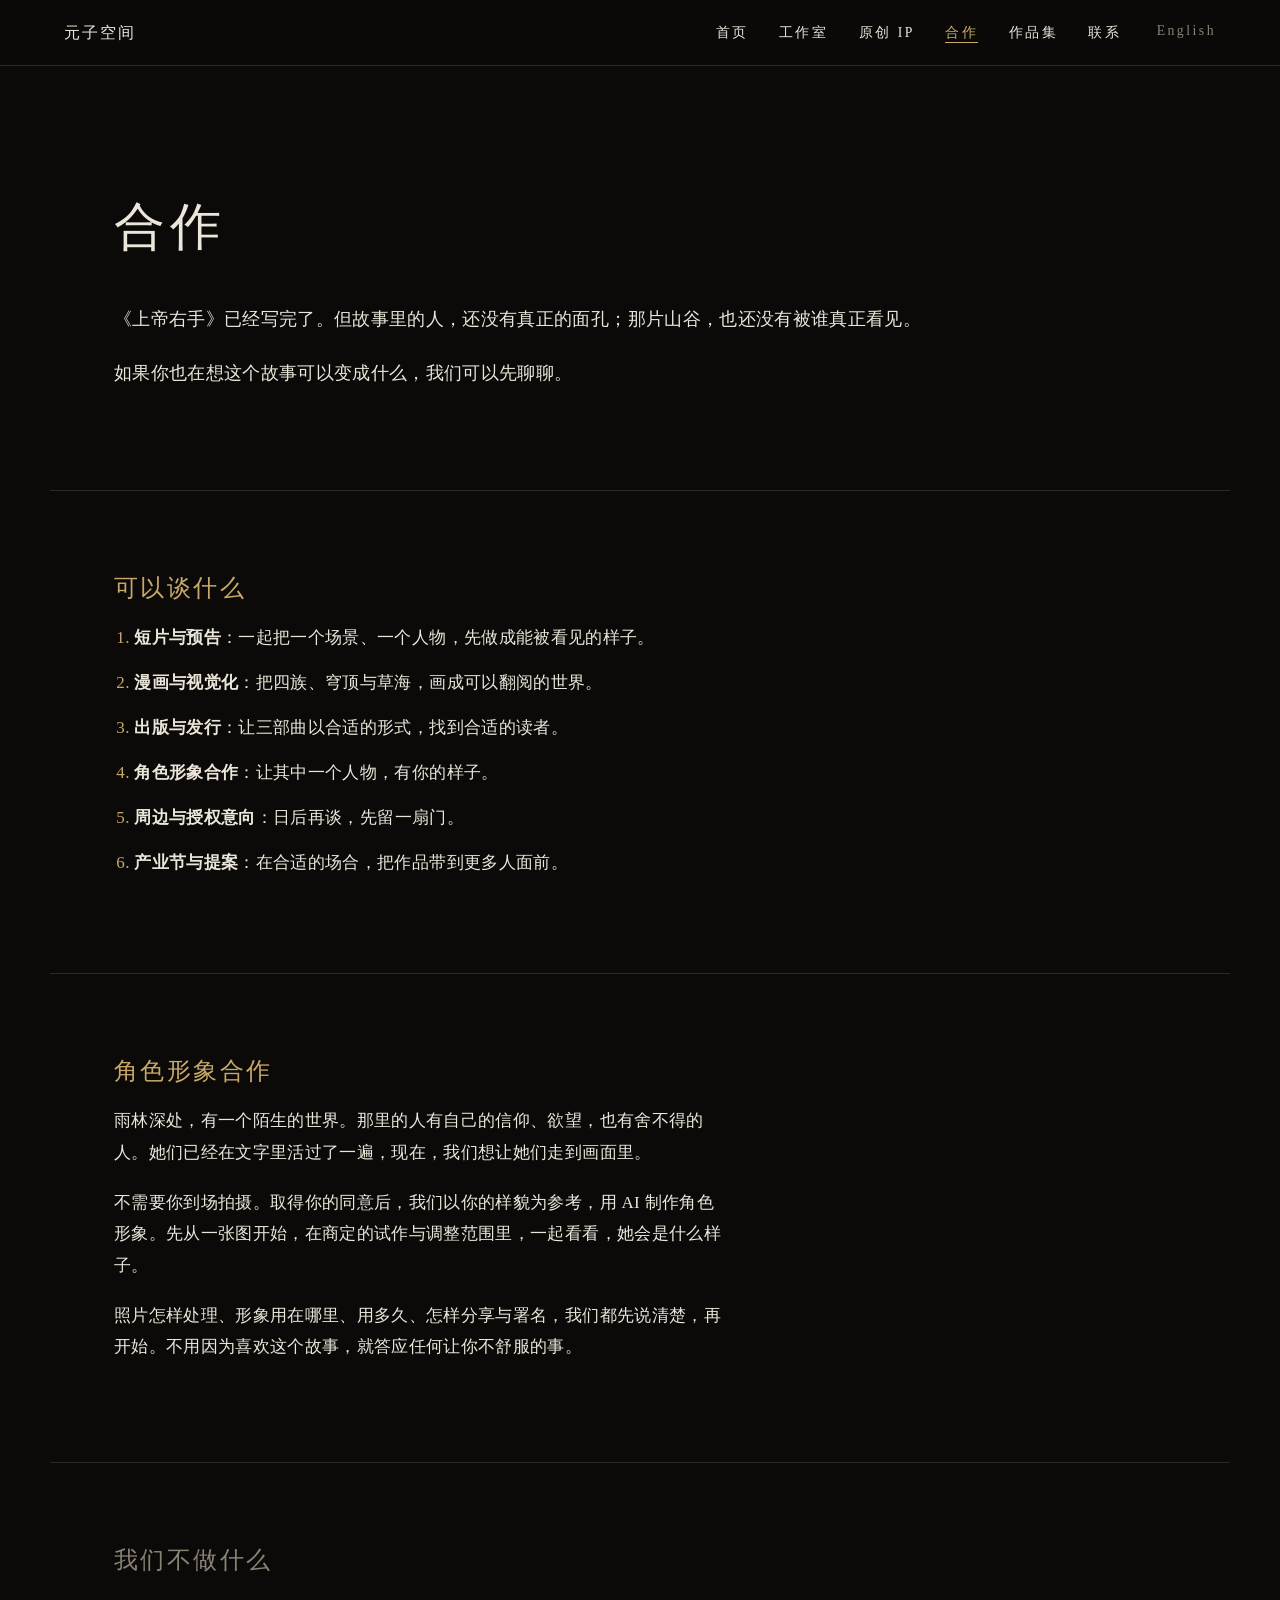
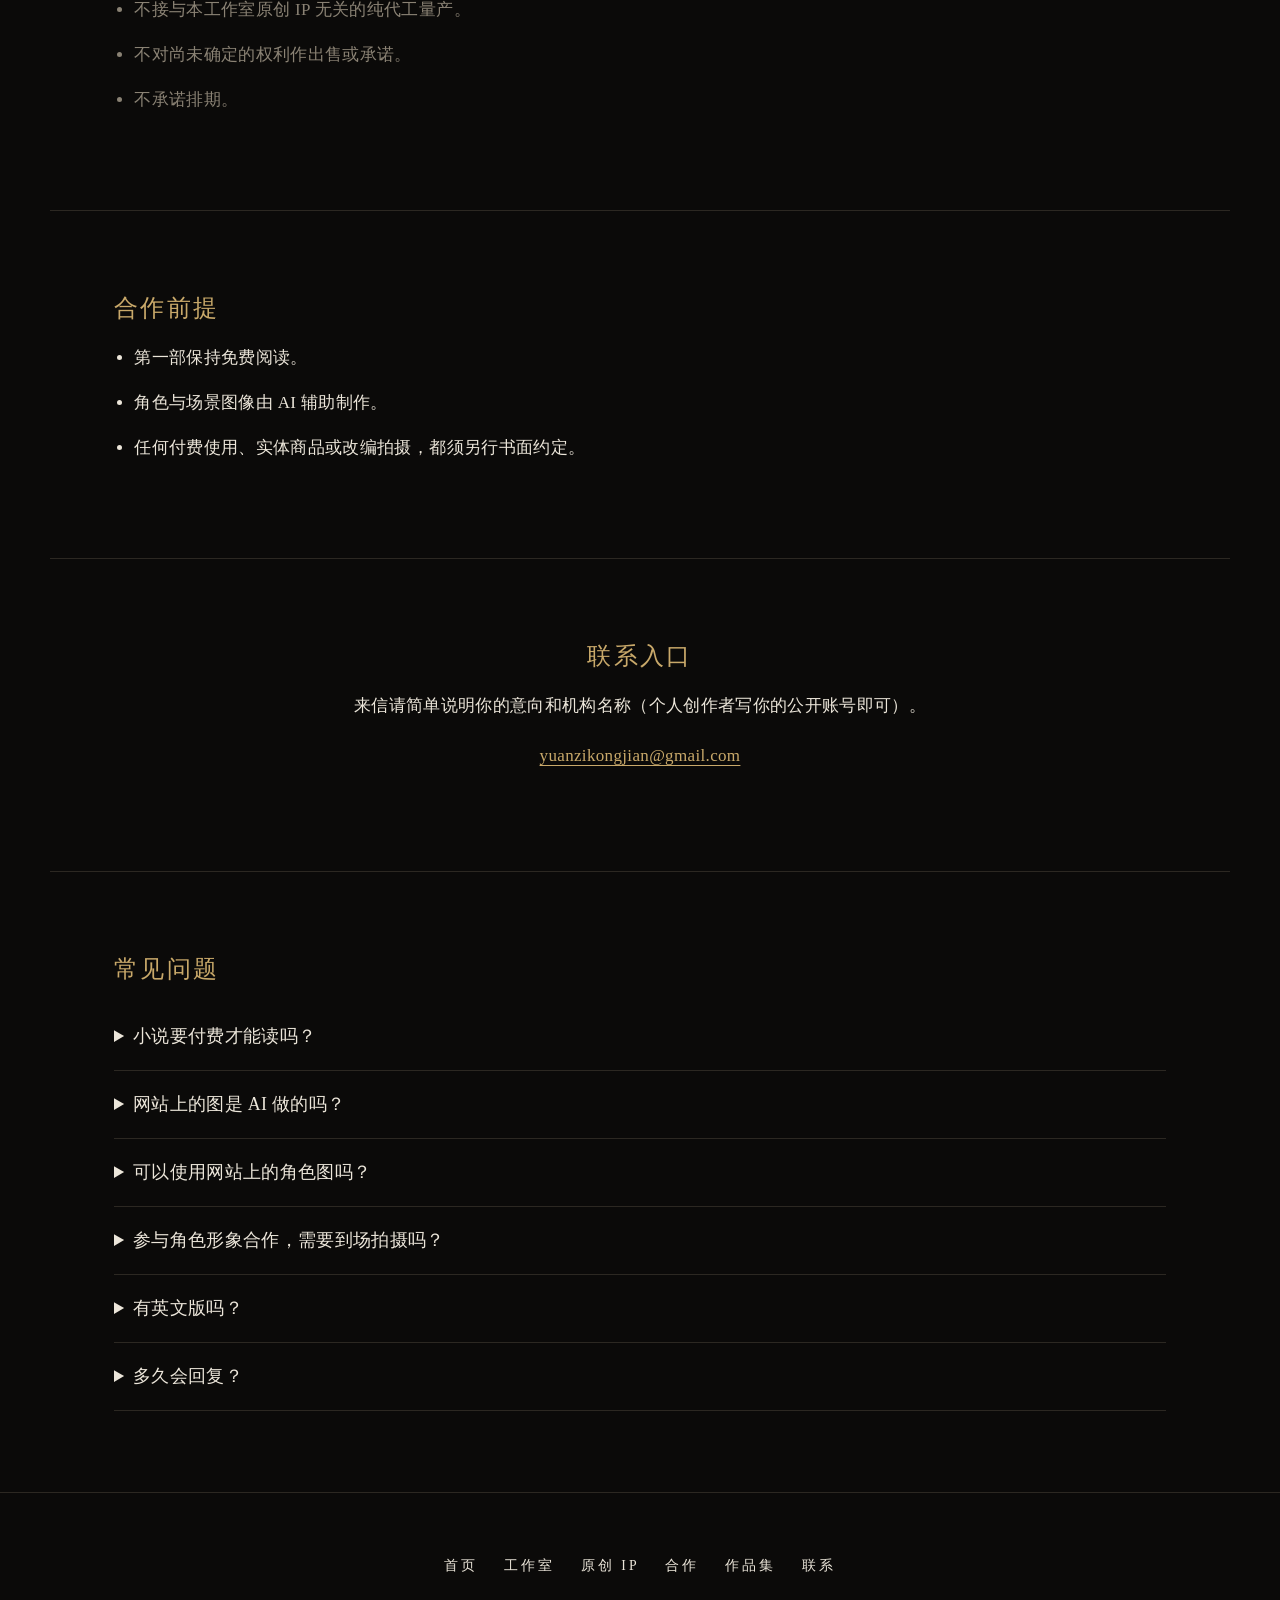
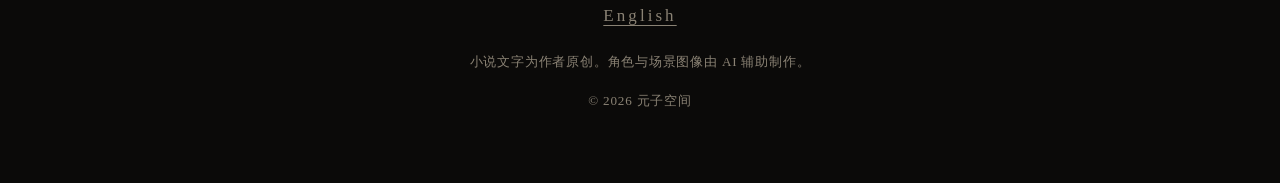
==== collaborate/index.html @ 65de8996 "Initial site publish for Yuanzi Studio (P1-6)" ====
<!doctype html>
<html lang="zh-Hans">
<head>
<meta charset="utf-8">
<meta name="viewport" content="width=device-width, initial-scale=1">
<title>合作 · 元子空间</title>
<link rel="stylesheet" href="../assets/style.css">
</head>
<body>
<header class="site-header">
  <a class="brand" href="../index.html">元子空间</a>
  <button class="menu-btn" type="button" aria-expanded="false" aria-controls="site-nav">菜单</button>
  <nav id="site-nav" class="site-nav" aria-label="主导航">
    <ul><li><a href="../index.html">首页</a></li><li><a href="../studio/index.html">工作室</a></li><li><a href="../originals/index.html">原创 IP</a></li><li><a href="../collaborate/index.html" aria-current="page">合作</a></li><li><a href="../work/index.html">作品集</a></li><li><a href="../contact/index.html">联系</a></li></ul>
    <a class="lang" href="../en/collaborate/index.html" lang="en">English</a>
  </nav>
</header>
<main>

<section class="block page-head">
  <h1>合作</h1>
  <p class="lead">《上帝右手》已经写完了。但故事里的人，还没有真正的面孔；那片山谷，也还没有被谁真正看见。</p>
  <p class="lead">如果你也在想这个故事可以变成什么，我们可以先聊聊。</p>
</section>
<section class="block"><h2>可以谈什么</h2><ol class="list numbered"><li><b>短片与预告</b>：一起把一个场景、一个人物，先做成能被看见的样子。</li><li><b>漫画与视觉化</b>：把四族、穹顶与草海，画成可以翻阅的世界。</li><li><b>出版与发行</b>：让三部曲以合适的形式，找到合适的读者。</li><li><b>角色形象合作</b>：让其中一个人物，有你的样子。</li><li><b>周边与授权意向</b>：日后再谈，先留一扇门。</li><li><b>产业节与提案</b>：在合适的场合，把作品带到更多人面前。</li></ol></section>
<section class="block prose">
  <h2>角色形象合作</h2>
  <p>雨林深处，有一个陌生的世界。那里的人有自己的信仰、欲望，也有舍不得的人。她们已经在文字里活过了一遍，现在，我们想让她们走到画面里。</p>
  <p>不需要你到场拍摄。取得你的同意后，我们以你的样貌为参考，用 AI 制作角色形象。先从一张图开始，在商定的试作与调整范围里，一起看看，她会是什么样子。</p>
  <p>照片怎样处理、形象用在哪里、用多久、怎样分享与署名，我们都先说清楚，再开始。不用因为喜欢这个故事，就答应任何让你不舒服的事。</p>
</section>
<section class="block dim"><h2>我们不做什么</h2><ul class="list">
  <li>不接与本工作室原创 IP 无关的纯代工量产。</li><li>不对尚未确定的权利作出售或承诺。</li><li>不承诺排期。</li></ul></section>
<section class="block"><h2>合作前提</h2><ul class="list">
  <li>第一部保持免费阅读。</li>
  <li>角色与场景图像由 AI 辅助制作。</li>
  <li>任何付费使用、实体商品或改编拍摄，都须另行书面约定。</li></ul></section>
<section class="block contact-strip">
  <h2>联系入口</h2>
  <p>来信请简单说明你的意向和机构名称（个人创作者写你的公开账号即可）。</p>
  <p><a href="mailto:yuanzikongjian@gmail.com">yuanzikongjian@gmail.com</a></p>
</section>
<section class="block faq"><h2>常见问题</h2><details><summary>小说要付费才能读吗？</summary><p>第一部在作者博客「元子空间」免费阅读。第二、三部已经写完，暂未公开。</p></details><details><summary>网站上的图是 AI 做的吗？</summary><p>小说文字为作者原创。角色与场景图像由 AI 辅助制作。</p></details><details><summary>可以使用网站上的角色图吗？</summary><p>未经书面同意，请不要用于商业用途。如有需要，请来信说明，具体安排另行书面约定。</p></details><details><summary>参与角色形象合作，需要到场拍摄吗？</summary><p>不需要。取得你的同意后，我们以你提供的样貌参考制作形象；照片怎样处理、用在哪里、用多久，开始前都会先说清楚。</p></details><details><summary>有英文版吗？</summary><p><mark class="tbd">【待定｜英文译本状态】</mark></p></details><details><summary>多久会回复？</summary><p>通常<mark class="tbd">【待定｜X】</mark>日内回复。</p></details></section>
</main>
<footer class="site-footer">
  <ul class="foot-nav"><li><a href="../index.html">首页</a></li><li><a href="../studio/index.html">工作室</a></li><li><a href="../originals/index.html">原创 IP</a></li><li><a href="../collaborate/index.html" aria-current="page">合作</a></li><li><a href="../work/index.html">作品集</a></li><li><a href="../contact/index.html">联系</a></li></ul>
  <p><a class="lang" href="../en/collaborate/index.html" lang="en">English</a></p>
  <p class="small">小说文字为作者原创。角色与场景图像由 AI 辅助制作。</p>
  <p class="small">© 2026 元子空间</p>
</footer>
<script src="../assets/nav.js"></script>
</body>
</html>
---- assets/style.css ----
/* P1-6 工作室网站 · 样式
   纯 CSS；字体全部自托管（assets/fonts/，woff2，SIL OFL 1.1），无外部字体或 CDN。
   配色按 P1-4 暗底方案。 */

/* ---------- 字体（自托管，font-display: swap） ---------- */
@font-face{font-family:"RHG Noto Serif SC";src:url("fonts/NotoSerifSC-Regular-subset.woff2") format("woff2");font-weight:400;font-style:normal;font-display:swap}
@font-face{font-family:"RHG Noto Serif SC";src:url("fonts/NotoSerifSC-Bold-subset.woff2") format("woff2");font-weight:600 700;font-style:normal;font-display:swap}
@font-face{font-family:"RHG Cormorant";src:url("fonts/CormorantGaramond-Medium-latin.woff2") format("woff2");font-weight:400 600;font-style:normal;font-display:swap}
@font-face{font-family:"RHG Cormorant";src:url("fonts/CormorantGaramond-MediumItalic-latin.woff2") format("woff2");font-weight:400 600;font-style:italic;font-display:swap}
@font-face{font-family:"RHG EB Garamond";src:url("fonts/EBGaramond-Regular-latin.woff2") format("woff2");font-weight:400;font-style:normal;font-display:swap}
@font-face{font-family:"RHG EB Garamond";src:url("fonts/EBGaramond-SemiBold-latin.woff2") format("woff2");font-weight:600 700;font-style:normal;font-display:swap}
@font-face{font-family:"RHG EB Garamond";src:url("fonts/EBGaramond-Italic-latin.woff2") format("woff2");font-weight:400;font-style:italic;font-display:swap}

:root{
  --night:#0b0a09; --stone:#14110e; --line:#2c2822; --bone:#ece6da;
  --moss:#8a8274; --gold:#c9a96a; --forest:#1f2a22; --cold:#6f8fa6;
  --pad:5vw; --gap:18vh;
  --sys-serif:"Songti SC","STSong","Noto Serif CJK SC","Source Han Serif SC","SimSun",Georgia,"Times New Roman",serif;
  --sys-sans:system-ui,-apple-system,"Segoe UI","PingFang SC","Hiragino Sans GB","Microsoft YaHei","Noto Sans CJK SC",Roboto,sans-serif;
  /* 中文页 */
  --body:"RHG Noto Serif SC",var(--sys-serif);
  --display:"RHG Noto Serif SC",var(--sys-serif);
  --ui:"RHG Noto Serif SC",var(--sys-serif);
  --track-ui:.18em;
}
html[lang="en"]{
  --body:"RHG EB Garamond","RHG Noto Serif SC",Garamond,Georgia,var(--sys-serif);
  --display:"RHG Cormorant","RHG EB Garamond","RHG Noto Serif SC",Garamond,Georgia,var(--sys-serif);
  --ui:"RHG EB Garamond","RHG Noto Serif SC",Georgia,var(--sys-serif);
  --track-ui:.14em;
}
*{box-sizing:border-box}
html{-webkit-text-size-adjust:100%;text-rendering:optimizeLegibility;-webkit-font-smoothing:antialiased;-moz-osx-font-smoothing:grayscale}
body{margin:0;background:var(--night);color:var(--bone);font-family:var(--body);font-size:17px;line-height:1.85;letter-spacing:.02em;overflow-wrap:anywhere;font-kerning:normal}
html[lang="en"] body{font-size:19px;line-height:1.65;letter-spacing:0;font-variant-numeric:oldstyle-nums}
img{max-width:100%;display:block}
a{color:var(--gold);text-decoration-thickness:1px;text-underline-offset:.25em}
a:focus-visible,button:focus-visible,summary:focus-visible{outline:1px solid var(--gold);outline-offset:4px}
h1,h2,h3{font-family:var(--display);font-weight:400;line-height:1.35;margin:0 0 .7em;letter-spacing:.1em}
html[lang="en"] h1,html[lang="en"] h2,html[lang="en"] h3{font-weight:500;letter-spacing:.01em;line-height:1.15}
h1{font-size:clamp(2.1rem,4vw,3.6rem)}
h2{font-size:clamp(1.3rem,1.9vw,1.7rem);color:var(--gold)}
html[lang="en"] h2{font-size:clamp(1.6rem,2.3vw,2.1rem)}
h3{font-size:1.15rem}
html[lang="en"] h3{font-size:1.4rem}
p{margin:0 0 1.1em}
b{font-weight:600}
.muted{color:var(--moss)}
.small{font-size:.82rem;color:var(--moss);letter-spacing:.06em}
.lead{font-size:clamp(1.05rem,1.4vw,1.25rem);line-height:1.9}
html[lang="en"] .lead{font-size:clamp(1.2rem,1.6vw,1.45rem);line-height:1.6}
.eyebrow{color:var(--gold);letter-spacing:.32em;font-family:var(--ui);font-size:.8rem;text-transform:uppercase}

/* 待定占位：醒目黄底（保留系统无衬线，便于识别） */
mark.tbd{background:#ffd400;color:#111;font-family:var(--sys-sans);font-size:.82em;letter-spacing:0;padding:.05em .35em;border-radius:2px;line-height:1.6;box-decoration-break:clone;-webkit-box-decoration-break:clone;font-style:normal;font-weight:400;text-transform:none}
mark.tbd:empty{display:none}
.note{font-size:.88rem;margin-top:.8em}

/* 内部草案条（上线前删除） */
.draftbar{background:#3a2f12;color:#ffd400;font-family:var(--sys-sans);font-size:.78rem;text-align:center;padding:.35em var(--pad);letter-spacing:.04em}

/* 页眉与导航 */
.site-header{display:flex;align-items:center;justify-content:space-between;gap:1rem;flex-wrap:wrap;padding:1.1rem var(--pad);border-bottom:1px solid var(--line);background:rgba(11,10,9,.96);position:sticky;top:0;z-index:10}
.brand{color:var(--bone);text-decoration:none;font-size:1rem;letter-spacing:.12em}
.site-nav{display:flex;align-items:center;gap:2.2rem;font-family:var(--ui);font-size:.86rem;letter-spacing:var(--track-ui)}
html[lang="en"] .site-nav{text-transform:uppercase;font-size:.8rem}
.site-nav ul{display:flex;gap:1.9rem;list-style:none;margin:0;padding:0;flex-wrap:wrap}
.site-nav a{color:var(--bone);text-decoration:none;padding-bottom:.2em}
.site-nav a:hover{color:var(--gold)}
.site-nav a[aria-current="page"]{color:var(--gold);border-bottom:1px solid var(--gold)}
.lang{color:var(--moss)!important;font-family:var(--ui);letter-spacing:var(--track-ui)}
.menu-btn{display:none;background:none;border:1px solid var(--line);color:var(--bone);font-family:var(--ui);font-size:.85rem;letter-spacing:var(--track-ui);padding:.4em 1em;border-radius:0;cursor:pointer}

/* 通用区块 */
main{display:block}
.block{padding:calc(var(--gap)/2) var(--pad);max-width:1180px;margin:0 auto}
.block + .block{border-top:1px solid var(--line)}
.page-head{padding-top:14vh}
.page-head h1{margin-bottom:.8em}
.center{text-align:center}
.big{font-family:var(--display);font-size:clamp(1.45rem,2.4vw,2.1rem);line-height:1.7;letter-spacing:.08em;max-width:26em;margin:0 auto}
html[lang="en"] .big{font-size:clamp(1.7rem,2.9vw,2.6rem);line-height:1.3;letter-spacing:0;font-weight:500}
.big a{color:var(--bone);text-decoration:none}
.big a:hover{color:var(--gold)}
.prose p{max-width:36em}
html[lang="en"] .prose p{max-width:34em}
.dim,.dim h2{color:var(--moss)}
.two-col{display:grid;grid-template-columns:4fr 8fr;gap:4rem}
.compare{display:grid;grid-template-columns:1fr 1fr;gap:4rem}
.list{padding-left:1.2em;margin:0}
.list li{margin-bottom:.8em}
.numbered li::marker{color:var(--gold);font-family:var(--ui)}

/* 按钮：细线、宽字距，出版物式 */
.btns,.cta-row{display:flex;gap:1rem;flex-wrap:wrap}
.btn{display:inline-block;padding:.85em 2em;border-radius:0;font-family:var(--ui);font-size:.88rem;text-decoration:none;text-align:center;letter-spacing:var(--track-ui);line-height:1.4;transition:background-color .2s,color .2s}
html[lang="en"] .btn{text-transform:uppercase;font-size:.8rem}
.btn-solid{background:var(--gold);color:#14110e;border:1px solid var(--gold)}
.btn-solid:hover{background:#d8bb80}
.btn-line{border:1px solid rgba(201,169,106,.8);color:var(--gold);background:rgba(11,10,9,.35)}
.btn-line:hover{background:rgba(201,169,106,.12)}

/* 占位块 */
.ph{display:flex;align-items:center;justify-content:center;text-align:center;padding:1rem;background:repeating-linear-gradient(135deg,#1a1713 0 12px,#14110e 12px 24px);border:1px dashed #5a5246}

/* 作品卡 / 身份卡 */
.ip-card{display:grid;grid-template-columns:minmax(180px,300px) 1fr;gap:4rem;align-items:start}
.ip-card h2 a{color:var(--bone);text-decoration:none}
.cover{aspect-ratio:2/3;width:100%}
.tags{display:flex;flex-wrap:wrap;gap:.6rem;list-style:none;padding:0;margin:1.2rem 0 0;font-family:var(--ui);font-size:.8rem;letter-spacing:.08em}
.tags li{border:1px solid rgba(201,169,106,.7);color:var(--gold);padding:.25em .9em}
.chips{display:inline-flex;flex-wrap:wrap;justify-content:center;text-decoration:none;font-family:var(--ui);color:var(--bone);letter-spacing:var(--track-ui);font-size:.9rem}
.chips span{padding:.4em 1.4em;border-left:1px solid var(--line)}
.chips span:first-child{border-left:0}
.chips:hover span{color:var(--gold)}
.contact-strip{text-align:center}

/* 规格表 */
.spec{display:grid;grid-template-columns:9em 1fr;gap:.7em 2em;margin:1.6rem 0 0}
.spec dt{color:var(--moss);font-family:var(--ui);font-size:.82rem;letter-spacing:.12em;padding-top:.3em}
.spec dd{margin:0;border-bottom:1px solid var(--line);padding-bottom:.7em}

/* 角色条 */
.chars{list-style:none;padding:0;margin:0;display:grid;grid-template-columns:repeat(auto-fill,minmax(220px,1fr));gap:2.4rem}
.portrait{aspect-ratio:3/4;margin-bottom:1.1rem}
.char p{font-size:.95em}

/* FAQ */
.faq details{border-bottom:1px solid var(--line);padding:1em 0}
.faq summary{cursor:pointer;font-size:1.05em}
.faq details p{margin:.8em 0 0;color:var(--bone)}
.empty{min-height:30vh;display:flex;align-items:center;justify-content:center}

/* 页脚 */
.site-footer{border-top:1px solid var(--line);padding:3.5rem var(--pad);font-family:var(--ui);text-align:center}
.foot-nav{display:flex;flex-wrap:wrap;justify-content:center;gap:1.6rem;list-style:none;padding:0;margin:0 0 1.2rem;letter-spacing:var(--track-ui)}
html[lang="en"] .foot-nav{text-transform:uppercase;font-size:.78rem}
.foot-nav a{color:var(--bone);text-decoration:none;font-size:.86rem}

/* ============ 首页首屏（海报式） ============
   桌面横版：tagline 大字压在左上角；书名与按钮在左下；全部停在手的左侧。
   横版终图中，手部最左约在画面 35.2%（50–70% 高度）、40.4%（上半）、42.1%（70–80% 高度）。 */
.hero{position:relative;margin:0;overflow:hidden;background:#060e0f;aspect-ratio:16/9;max-height:100vh;width:100%}
.hero-media{position:absolute;inset:0}
.hero-media > picture{display:block;width:100%;height:100%}
.hero-img{width:100%;height:100%;object-fit:cover;object-position:center}
.hero::after{content:"";position:absolute;inset:0;background:linear-gradient(90deg,rgba(4,8,9,.62) 0%,rgba(4,8,9,.28) 30%,rgba(4,8,9,0) 46%);pointer-events:none}
.tagline{position:absolute;z-index:1;left:var(--pad);top:9%;margin:0;color:#f1ebdf;font-family:var(--display);font-weight:400;font-size:3.9vw;line-height:1.36;letter-spacing:.14em;text-shadow:0 2px 24px rgba(0,0,0,.55)}
html[lang="en"] .tagline{font-size:4.25vw;line-height:1.04;letter-spacing:.005em;font-weight:500}
.tagline .p{display:block}
.tagline .s + .s .p:first-child{margin-top:.18em}
.hero-text{position:absolute;z-index:1;left:var(--pad);bottom:9%;max-width:30vw}
.hero-title{margin:0 0 1.5rem;color:var(--bone);font-family:var(--display);font-size:1.55vw;letter-spacing:.42em;line-height:1.4}
html[lang="en"] .hero-title{font-size:2.1vw;letter-spacing:.03em;font-weight:500}
.hero-title::before{content:"";display:block;width:2.6rem;height:1px;background:var(--gold);margin-bottom:1.1rem}
.hero-text .btns{gap:.8rem;flex-wrap:nowrap}
.hero-meta{padding:.9rem var(--pad);font-family:var(--ui);font-size:.82rem;color:var(--moss);letter-spacing:.06em;border-bottom:1px solid var(--line)}
.hero-meta p{margin:.2em 0}

/* 手机 */
@media (max-width:760px){
  :root{--pad:6vw;--gap:12vh}
  body{font-size:16px}
  html[lang="en"] body{font-size:18px}
  h1{font-size:clamp(1.9rem,8vw,2.5rem)}
  .menu-btn{display:inline-block}
  .js .site-nav{display:none;width:100%}
  .js .site-nav.open{display:flex}
  .site-nav{flex-direction:column;align-items:flex-start;gap:.9rem;width:100%}
  .site-nav ul{flex-direction:column;gap:.7rem}
  .two-col,.compare,.ip-card{grid-template-columns:1fr;gap:1.6rem}
  .ip-card .cover{max-width:260px}
  .spec{grid-template-columns:1fr;gap:.2em}
  .spec dd{margin-bottom:.8em}
  .chips{display:grid;grid-template-columns:1fr 1fr;gap:.4rem}
  .chips span{border:1px solid var(--line)}
  .btns .btn,.cta-row .btn{flex:1 1 100%}
  .chars{grid-template-columns:1fr}
  .portrait{max-width:280px}
}

/* 窄屏 / 竖屏首屏：9:16 竖版图（t187u）。竖图上部约 33.7% 是暗区。
   tagline、书名、按钮按顺序排在图前的文字块里（底色取竖图顶部 #060e0f），
   竖图用负边距上移，只让按钮落入竖图顶部暗区，不压手指。 */
@media (max-width:768px), (orientation:portrait){
  .hero{aspect-ratio:auto;max-height:none;height:auto;display:flex;flex-direction:column}
  .hero::after{display:none}
  .tagline,html[lang="en"] .tagline{position:relative;order:0;left:auto;top:auto;padding:1.9rem var(--pad) 0}
  .tagline{font-size:min(7.6vw,3.2rem);line-height:1.5;letter-spacing:.1em}
  html[lang="en"] .tagline{font-size:min(8.8vw,3.6rem);line-height:1.04}
  .tagline .s{display:block}
  .tagline .p{display:inline}
  html[lang="en"] .tagline .p{display:block}
  .tagline .s + .s{margin-top:.1em}
  .hero-text{position:relative;order:1;z-index:1;left:auto;bottom:auto;max-width:none;padding:1.3rem var(--pad) 0}
  .hero-title{font-size:min(4.4vw,1.5rem);margin-bottom:1rem}
  html[lang="en"] .hero-title{font-size:min(5.6vw,1.9rem)}
  .hero-title::before{width:2rem;margin-bottom:.8rem}
  .hero-text .btns{flex-wrap:nowrap;gap:.7rem}
  .hero-text .btns .btn{flex:1 1 0;padding:.8em .4em;white-space:nowrap}
  .hero-media{position:relative;inset:auto;order:2;margin-top:-32vw}
  .hero-media > picture{height:auto}
  .hero-img{height:auto;aspect-ratio:9/16;object-fit:cover;object-position:center}
}
@media (prefers-reduced-motion:no-preference){html{scroll-behavior:smooth}}

/* ============ 首页视差（assets/plx.js） ============
   默认（无 JS、reduced-motion、图层未加载完）：.plx 不显示，只看合成图 .hero-img，与改动前完全一致。
   plx.js 给 <html> 加 .js-plx（标题淡入上移），两层图都加载成功后再加 .plx-live（显示图层并开始移动）。
   图层压在合成图上方；背景层下移时露出的上沿是合成图本身（同一画面），不会出现黑缝。
   手层只朝远离前臂断口的方向移：桌面只向上（断口在顶边），手机只向下（断口在底边）；手层不淡出、不缩放。 */
.plx{display:none;position:absolute;inset:0;overflow:hidden;pointer-events:none}
.js-plx .plx{display:block;visibility:hidden}
.plx-live .plx{visibility:visible}
.plx-layer{position:absolute;inset:0;will-change:transform}
.plx-layer picture{position:absolute;inset:0;display:block;will-change:transform}
.plx img{width:100%;height:100%;object-fit:cover;object-position:center}
/* 位移由 plx.js 直接写 style.transform：外层 .plx-layer = 滚动，内层 picture = 鼠标，两者叠加互不覆盖 */
@keyframes plx-rise{from{opacity:0;transform:translate3d(0,var(--rise,18px),0)}to{opacity:1;transform:none}}
/* 淡入顺序：tagline → 书名 → 按钮；2.8s，柔和缓动；按钮比书名晚 0.7s */
.js-plx .tagline{animation:plx-rise 2.8s cubic-bezier(.22,.61,.36,1) .2s both}
.js-plx .hero-title{animation:plx-rise 2.8s cubic-bezier(.22,.61,.36,1) .9s both}
.js-plx .hero-text .btns{animation:plx-rise 2.8s cubic-bezier(.22,.61,.36,1) 1.6s both}
@media (max-width:768px), (orientation:portrait){.js-plx .tagline,.js-plx .hero-title,.js-plx .hero-text .btns{--rise:10px}}
@media (prefers-reduced-motion:reduce){
  .plx{display:none!important}
  .js-plx .tagline,.js-plx .hero-title,.js-plx .hero-text .btns{animation:none}
}
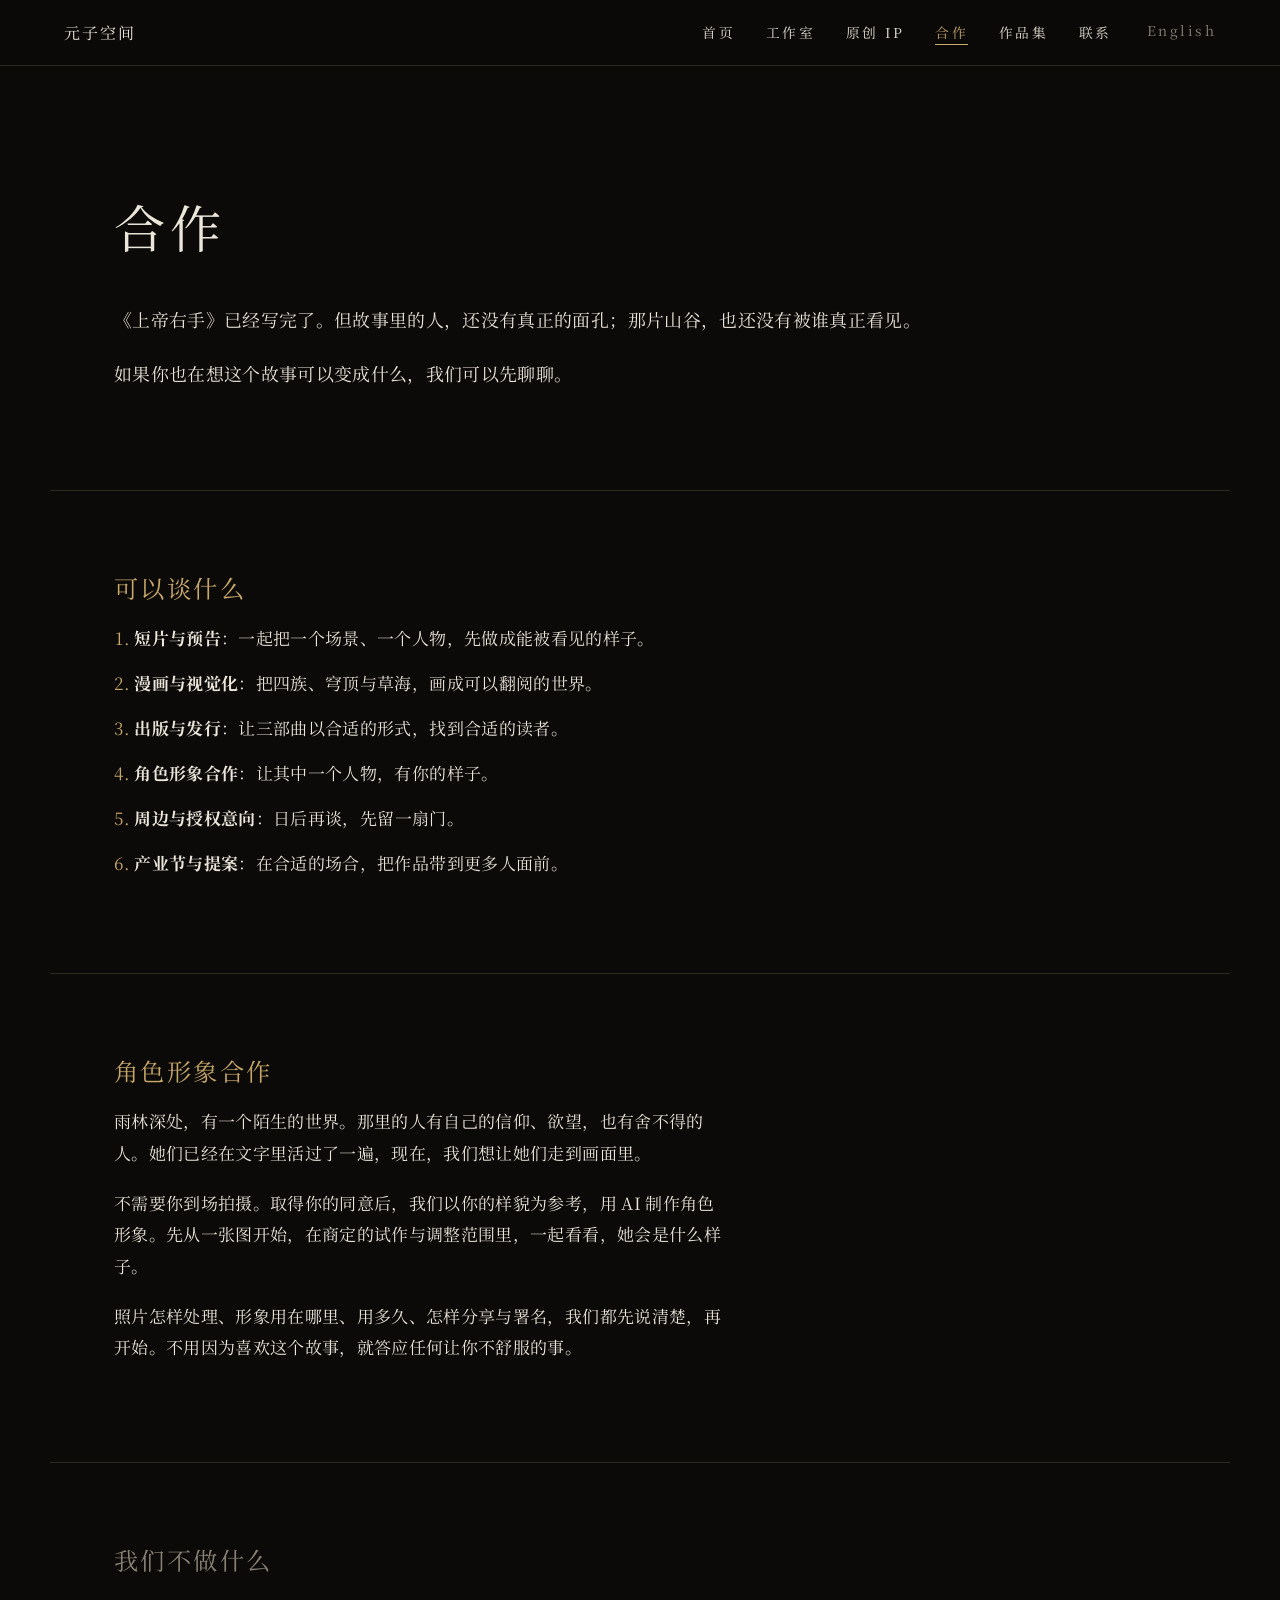
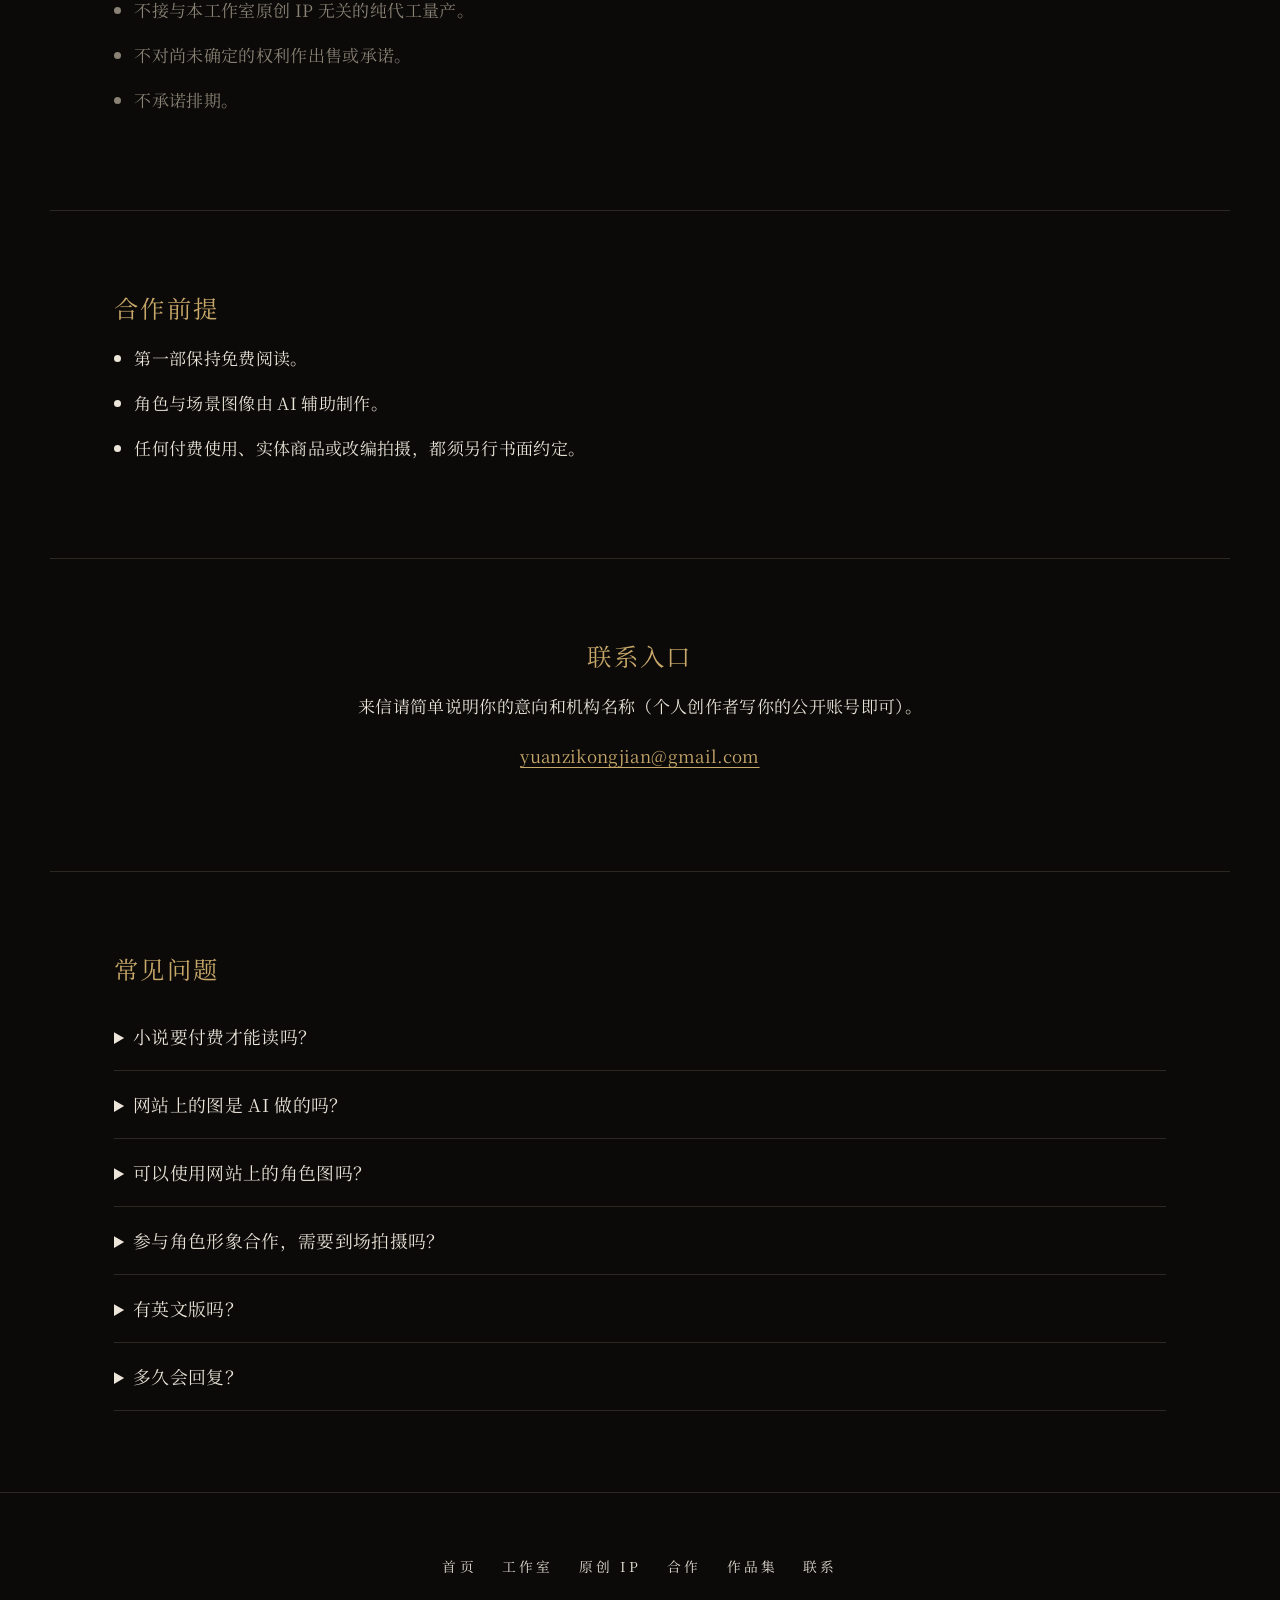
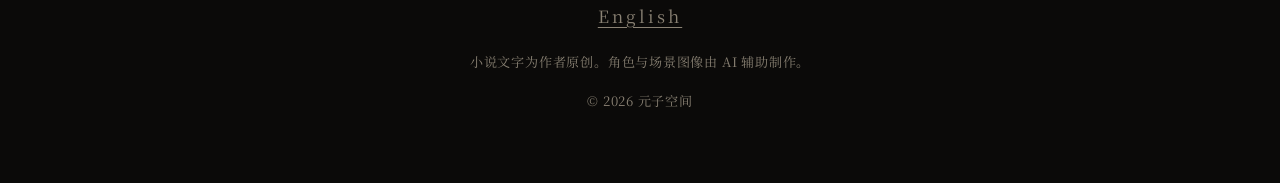
==== commit 841817a1: "P1-6: mobile lang beside menu + game/trailer links" ====
--- a/collaborate/index.html
+++ b/collaborate/index.html
@@ -10,6 +10,7 @@
 <header class="site-header">
   <a class="brand" href="../index.html">元子空间</a>
   <button class="menu-btn" type="button" aria-expanded="false" aria-controls="site-nav">菜单</button>
+  <a class="lang lang-bar" href="../en/collaborate/index.html" lang="en">English</a>
   <nav id="site-nav" class="site-nav" aria-label="主导航">
     <ul><li><a href="../index.html">首页</a></li><li><a href="../studio/index.html">工作室</a></li><li><a href="../originals/index.html">原创 IP</a></li><li><a href="../collaborate/index.html" aria-current="page">合作</a></li><li><a href="../work/index.html">作品集</a></li><li><a href="../contact/index.html">联系</a></li></ul>
     <a class="lang" href="../en/collaborate/index.html" lang="en">English</a>
--- a/assets/style.css
+++ b/assets/style.css
@@ -69,6 +69,10 @@
 .site-nav a:hover{color:var(--gold)}
 .site-nav a[aria-current="page"]{color:var(--gold);border-bottom:1px solid var(--gold)}
 .lang{color:var(--moss)!important;font-family:var(--ui);letter-spacing:var(--track-ui)}
+.lang-bar{display:none}
+.related-links{list-style:none;margin:.9em 0 0;padding:0;display:flex;flex-direction:column;gap:.5em}
+.related-links a{color:var(--bone);text-decoration:none;border-bottom:1px solid var(--line);padding-bottom:.12em;align-self:flex-start;font-family:var(--ui);font-size:.92rem;letter-spacing:var(--track-ui)}
+.related-links a:hover{color:var(--gold);border-color:var(--gold)}
 .menu-btn{display:none;background:none;border:1px solid var(--line);color:var(--bone);font-family:var(--ui);font-size:.85rem;letter-spacing:var(--track-ui);padding:.4em 1em;border-radius:0;cursor:pointer}
 
 /* 通用区块 */
@@ -163,7 +167,11 @@
   body{font-size:16px}
   html[lang="en"] body{font-size:18px}
   h1{font-size:clamp(1.9rem,8vw,2.5rem)}
-  .menu-btn{display:inline-block}
+  .menu-btn{display:inline-block;order:3;margin-left:.55rem}
+  .lang-bar{display:inline-block;order:2;margin-left:auto;padding:.4em 0;font-size:.85rem;white-space:nowrap}
+  .brand{order:1}
+  .site-nav{order:4}
+  .site-nav > .lang{display:none}
   .js .site-nav{display:none;width:100%}
   .js .site-nav.open{display:flex}
   .site-nav{flex-direction:column;align-items:flex-start;gap:.9rem;width:100%}
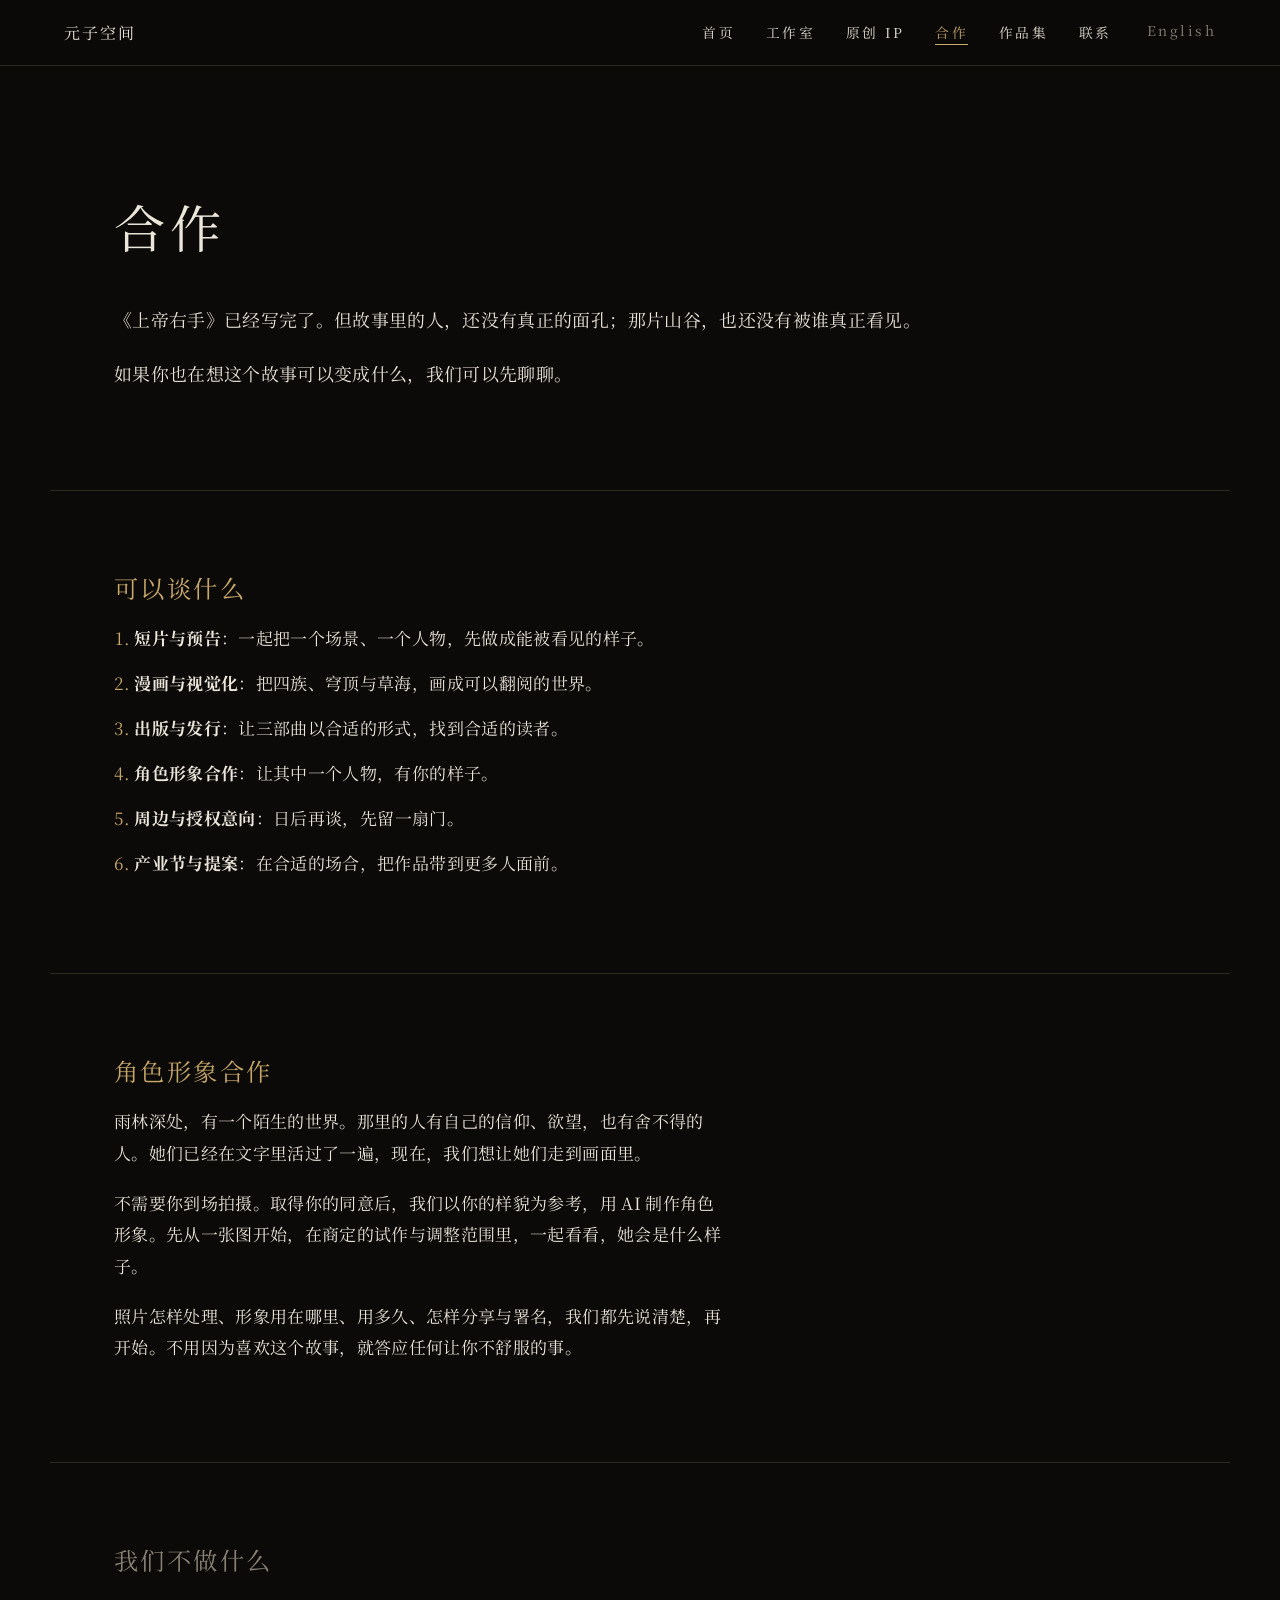
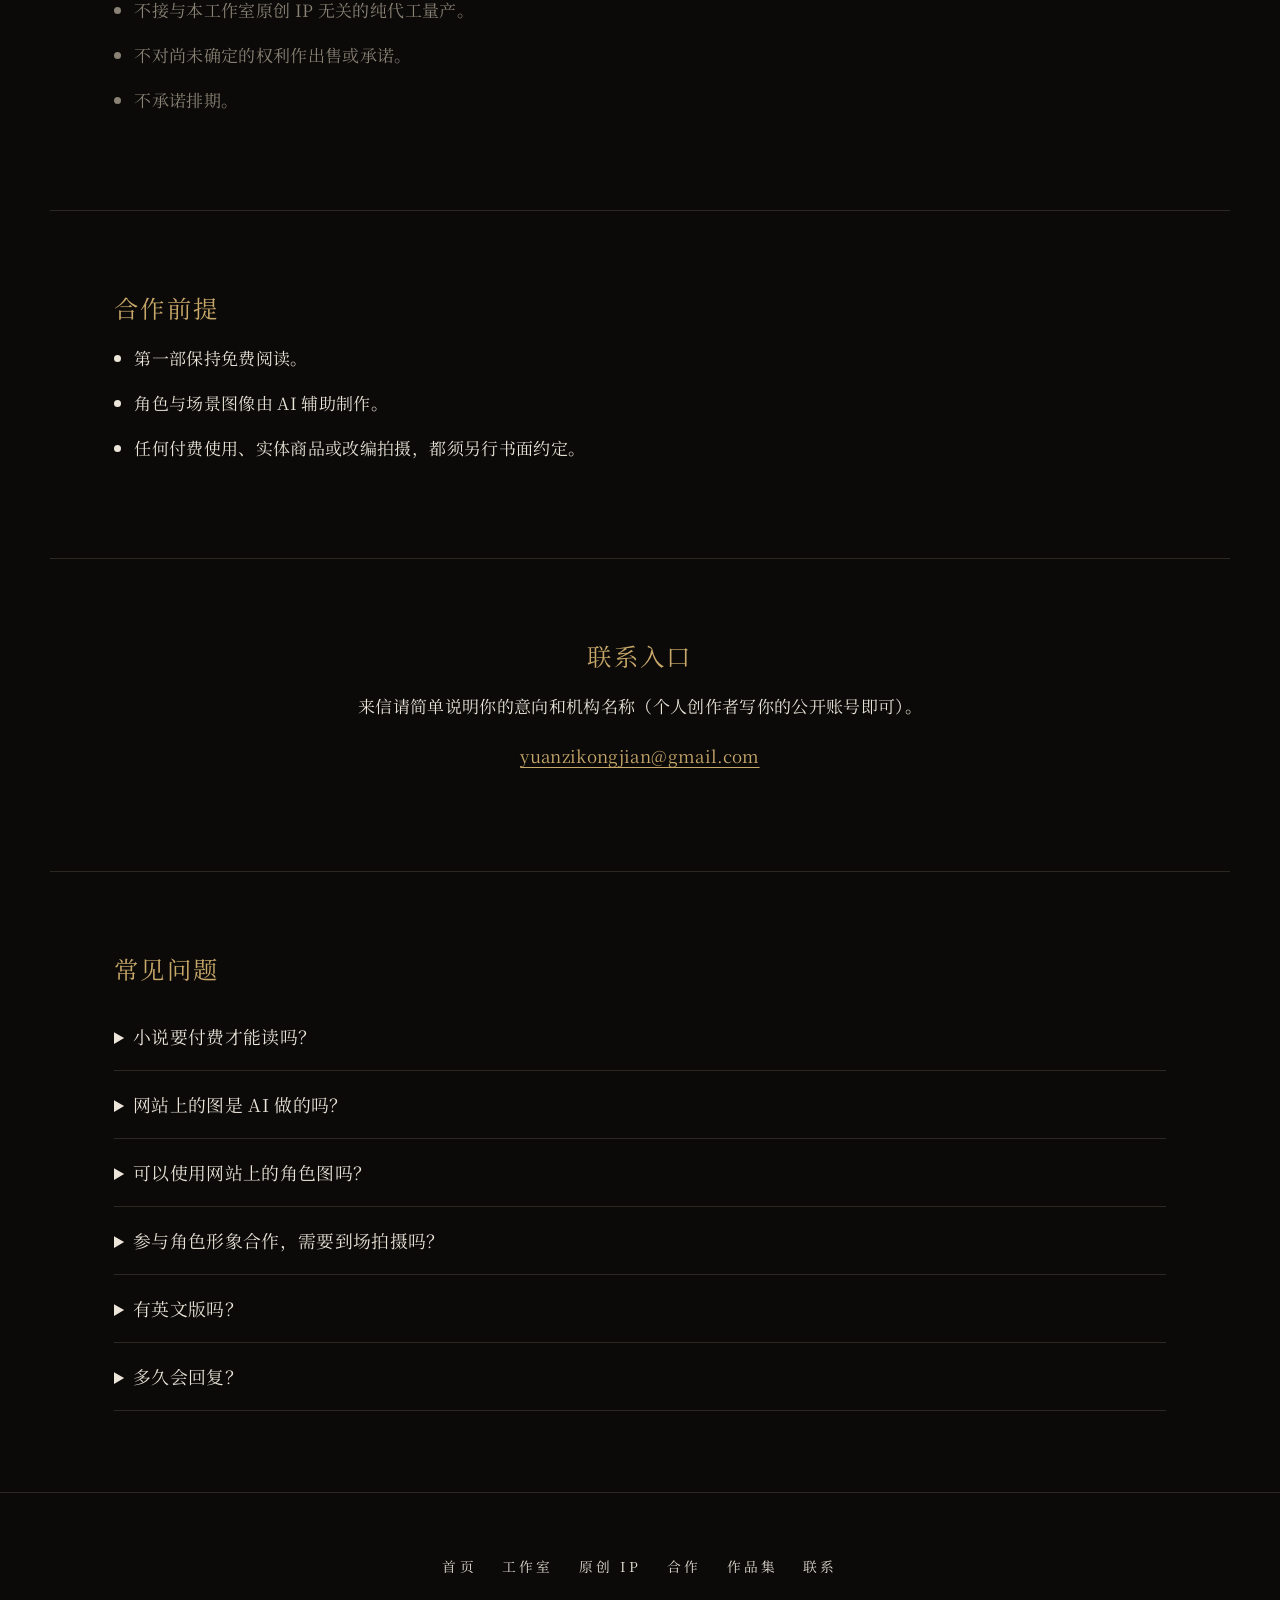
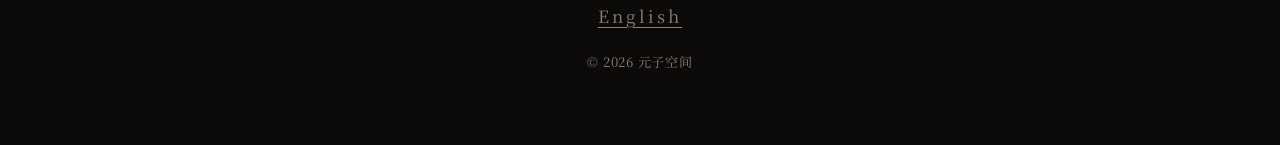
==== commit 9e516615: "DEPLOY-010: character cards, chars.js, pending items" ====
--- a/collaborate/index.html
+++ b/collaborate/index.html
@@ -41,14 +41,14 @@
   <p>来信请简单说明你的意向和机构名称（个人创作者写你的公开账号即可）。</p>
   <p><a href="mailto:yuanzikongjian@gmail.com">yuanzikongjian@gmail.com</a></p>
 </section>
-<section class="block faq"><h2>常见问题</h2><details><summary>小说要付费才能读吗？</summary><p>第一部在作者博客「元子空间」免费阅读。第二、三部已经写完，暂未公开。</p></details><details><summary>网站上的图是 AI 做的吗？</summary><p>小说文字为作者原创。角色与场景图像由 AI 辅助制作。</p></details><details><summary>可以使用网站上的角色图吗？</summary><p>未经书面同意，请不要用于商业用途。如有需要，请来信说明，具体安排另行书面约定。</p></details><details><summary>参与角色形象合作，需要到场拍摄吗？</summary><p>不需要。取得你的同意后，我们以你提供的样貌参考制作形象；照片怎样处理、用在哪里、用多久，开始前都会先说清楚。</p></details><details><summary>有英文版吗？</summary><p><mark class="tbd">【待定｜英文译本状态】</mark></p></details><details><summary>多久会回复？</summary><p>通常<mark class="tbd">【待定｜X】</mark>日内回复。</p></details></section>
+<section class="block faq"><h2>常见问题</h2><details><summary>小说要付费才能读吗？</summary><p>第一部在作者博客「元子空间」免费阅读。第二、三部已经写完，暂未公开。</p></details><details><summary>网站上的图是 AI 做的吗？</summary><p>小说文字为作者原创。角色与场景图像由 AI 辅助制作。</p></details><details><summary>可以使用网站上的角色图吗？</summary><p>未经书面同意，请不要用于商业用途。如有需要，请来信说明，具体安排另行书面约定。</p></details><details><summary>参与角色形象合作，需要到场拍摄吗？</summary><p>不需要。取得你的同意后，我们以你提供的样貌参考制作形象；照片怎样处理、用在哪里、用多久，开始前都会先说清楚。</p></details><details><summary>有英文版吗？</summary><p>英文版即将推出</p></details><details><summary>多久会回复？</summary><p>一周内回复。</p></details></section>
 </main>
 <footer class="site-footer">
   <ul class="foot-nav"><li><a href="../index.html">首页</a></li><li><a href="../studio/index.html">工作室</a></li><li><a href="../originals/index.html">原创 IP</a></li><li><a href="../collaborate/index.html" aria-current="page">合作</a></li><li><a href="../work/index.html">作品集</a></li><li><a href="../contact/index.html">联系</a></li></ul>
   <p><a class="lang" href="../en/collaborate/index.html" lang="en">English</a></p>
-  <p class="small">小说文字为作者原创。角色与场景图像由 AI 辅助制作。</p>
   <p class="small">© 2026 元子空间</p>
 </footer>
 <script src="../assets/nav.js"></script>
+<script data-goatcounter="https://yuanzistudio.goatcounter.com/count" async src="//gc.zgo.at/count.js"></script>
 </body>
 </html>
--- a/assets/style.css
+++ b/assets/style.css
@@ -110,7 +110,8 @@
 /* 作品卡 / 身份卡 */
 .ip-card{display:grid;grid-template-columns:minmax(180px,300px) 1fr;gap:4rem;align-items:start}
 .ip-card h2 a{color:var(--bone);text-decoration:none}
-.cover{aspect-ratio:2/3;width:100%}
+.cover{aspect-ratio:2/3;width:100%;overflow:hidden;background:#14110e}
+.cover img{width:100%;height:100%;object-fit:cover;object-position:center}
 .tags{display:flex;flex-wrap:wrap;gap:.6rem;list-style:none;padding:0;margin:1.2rem 0 0;font-family:var(--ui);font-size:.8rem;letter-spacing:.08em}
 .tags li{border:1px solid rgba(201,169,106,.7);color:var(--gold);padding:.25em .9em}
 .chips{display:inline-flex;flex-wrap:wrap;justify-content:center;text-decoration:none;font-family:var(--ui);color:var(--bone);letter-spacing:var(--track-ui);font-size:.9rem}
@@ -182,6 +183,7 @@
   .spec dd{margin-bottom:.8em}
   .chips{display:grid;grid-template-columns:1fr 1fr;gap:.4rem}
   .chips span{border:1px solid var(--line)}
+  .chips span:first-child{border-left:1px solid var(--line)}
   .btns .btn,.cta-row .btn{flex:1 1 100%}
   .chars{grid-template-columns:1fr}
   .portrait{max-width:280px}
@@ -234,3 +236,48 @@
   .plx{display:none!important}
   .js-plx .tagline,.js-plx .hero-title,.js-plx .hero-text .btns{animation:none}
 }
+
+
+/* 作品集列表 */
+.work-list{list-style:none;padding:0;margin:0;max-width:36em}
+.work-list li{margin:0 0 1.8rem;padding:0 0 1.5rem;border-bottom:1px solid var(--line)}
+.work-list li:last-child{border-bottom:0;margin-bottom:0;padding-bottom:0}
+.work-list h3{margin:0 0 .35em}
+.work-list p{margin:0 0 .35em}
+.social-links a + a{margin-left:.7em}
+
+/* 人物卡轮播：一次三张，中间彩色稍大，两侧灰度稍后叠成扇形 */
+.char-carousel.is-on .char-data{position:absolute;left:-9999px;width:1px;height:1px;overflow:hidden}
+.char-ui{display:flex;align-items:center;justify-content:center;gap:.15rem;user-select:none}
+.char-nav{flex:0 0 auto;width:2.4rem;height:2.6rem;border:1px solid var(--line);background:transparent;color:var(--gold);font-size:1.7rem;line-height:1;cursor:pointer;padding:0}
+.char-nav[hidden]{display:none}
+.char-stage{position:relative;flex:1 1 auto;width:min(100%,540px);height:430px;touch-action:pan-y}
+.char-slot{position:absolute;top:50%;left:50%;width:46%;aspect-ratio:3/4;padding:0;border:1px solid var(--line);background:#16130f;overflow:hidden;cursor:pointer;transform-origin:center center;transition:transform .35s ease,filter .35s ease}
+.char-slot img{width:100%;height:100%;object-fit:cover;object-position:center top;pointer-events:none}
+.char-slot.is-center{z-index:3;width:54%;transform:translate(-50%,-52%);border-color:rgba(201,169,106,.45);box-shadow:0 18px 40px rgba(0,0,0,.5);filter:none}
+.char-slot.is-left{z-index:2;transform:translate(-98%,-48%) scale(.84) rotate(-7deg);filter:grayscale(1)}
+.char-slot.is-right{z-index:1;transform:translate(-2%,-48%) scale(.84) rotate(7deg);filter:grayscale(1)}
+.char-ph{display:flex;align-items:center;justify-content:center;height:100%;padding:.8rem;color:var(--moss);font-family:var(--ui);font-size:.85rem;text-align:center;background:repeating-linear-gradient(135deg,#1a1713 0 12px,#14110e 12px 24px)}
+.char-caption{text-align:center;max-width:32em;margin:1.3rem auto 0}
+.char-caption h3{margin:0 0 .35em;color:var(--bone)}
+.char-caption p{margin:0;color:var(--moss)}
+.char-modal{position:fixed;inset:0;z-index:80}
+.char-modal[hidden]{display:none!important}
+.char-modal-backdrop{position:absolute;inset:0;background:rgba(0,0,0,.78)}
+.char-modal-box{position:relative;z-index:1;max-width:920px;max-height:calc(100vh - 3rem);margin:1.5rem auto;background:var(--stone);border:1px solid var(--line);padding:1.2rem var(--pad) 2rem;overflow:auto}
+.char-modal-close{float:right;border:0;background:transparent;color:var(--bone);font-size:1.8rem;cursor:pointer;line-height:1;padding:.1em .25em}
+.char-modal-img{clear:both;margin:0 0 1.1rem}
+.char-modal-img img{width:100%;height:auto;object-fit:contain;max-height:70vh;margin:0 auto}
+.char-modal-box h3{margin:0 0 .4em}
+.char-modal-box p{margin:0;max-width:36em}
+@media (max-width:760px){
+  .char-stage{height:340px;width:100%}
+  .char-slot.is-center{width:58%}
+  .char-slot.is-left{transform:translate(-90%,-48%) scale(.78) rotate(-6deg)}
+  .char-slot.is-right{transform:translate(-10%,-48%) scale(.78) rotate(6deg)}
+  .char-nav{width:2rem;height:2.4rem}
+  .char-modal-box{margin:.6rem;max-height:calc(100vh - 1.2rem);padding:1rem}
+}
+@media (prefers-reduced-motion:reduce){
+  .char-slot{transition:none}
+}
